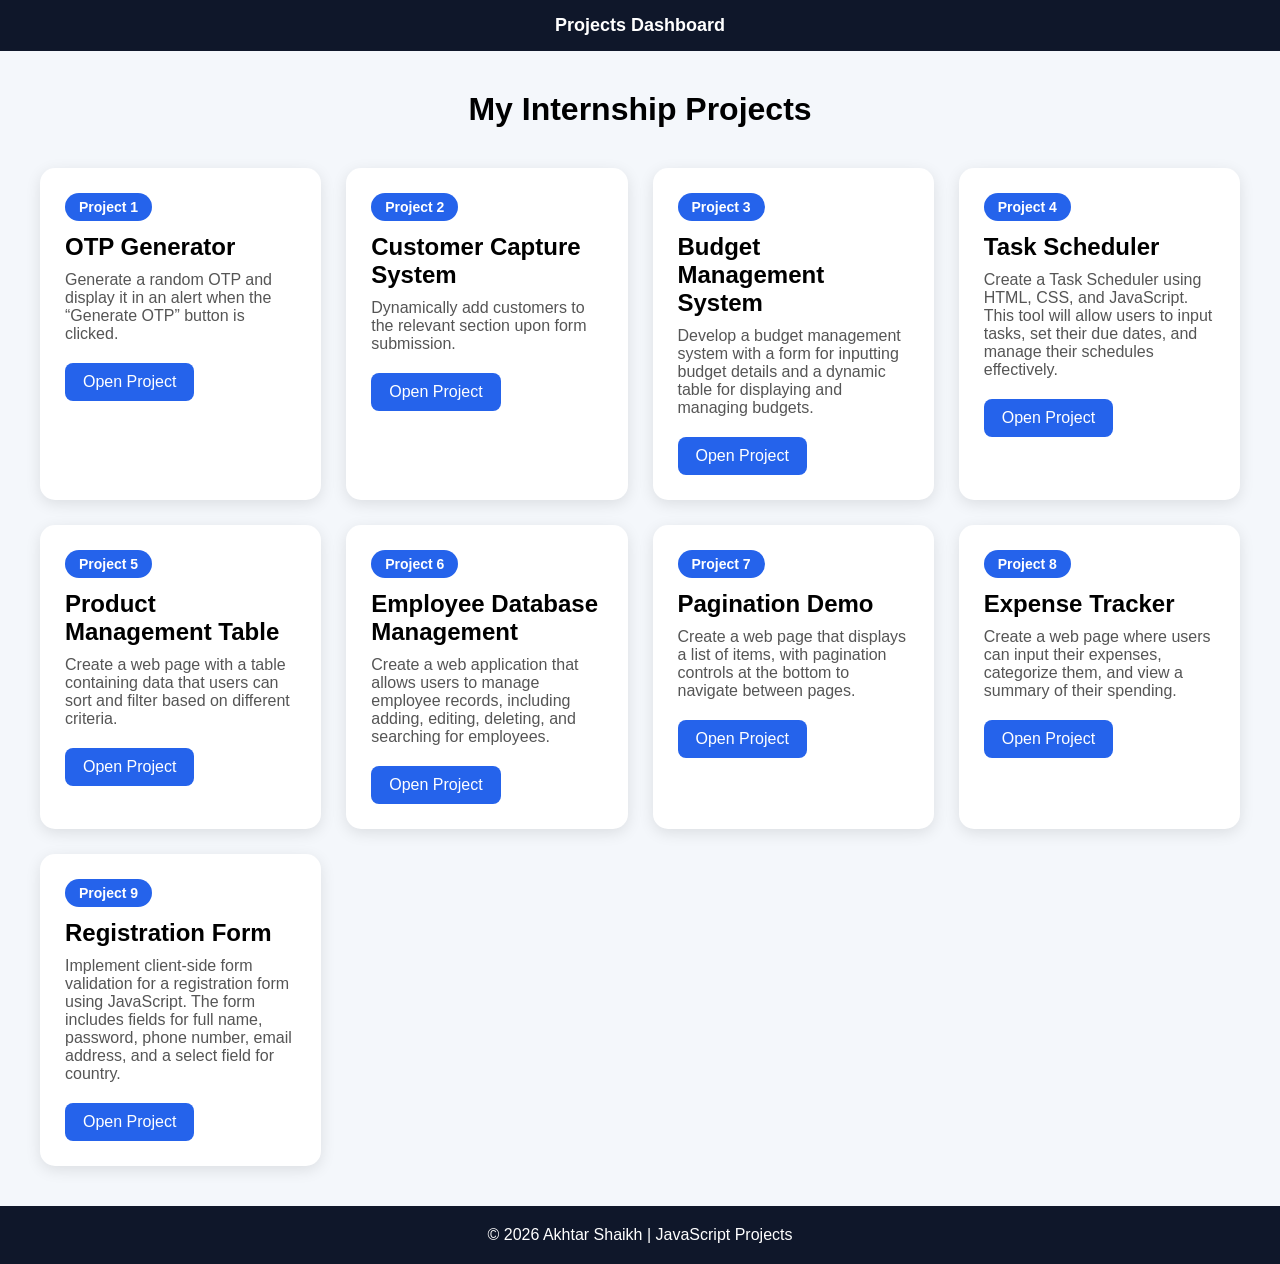
==== index.html @ 7e26aab4 "Initial commit" ====
<!DOCTYPE html>
<html lang="en">

<head>
    <meta charset="UTF-8">
    <meta name="viewport" content="width=device-width, initial-scale=1.0">

    <title>Internship Projects Dashboard</title>

    <link rel="stylesheet" href="/style.css">
</head>

<body>

    <!-- Navbar -->

    <nav class="navbar">
        <div class="logo">
        Projects Dashboard
        </div>


    </nav>

    <!-- Main Content -->

    <main>

        <h1 class="heading">
            My Internship Projects
        </h1>

        <div class="project-container" id="projectContainer">

        </div>

    </main>

    <!-- Footer -->

    <footer>
        <p>
            © 2026 Akhtar Shaikh |
            JavaScript Projects
        </p>
    </footer>

    <script src="/script.js"></script>

</body>

</html>
---- style.css ----
*{
  margin:0;
  padding:0;
  box-sizing:border-box;
  font-family:Arial,sans-serif;
}

body{
  min-height:100vh;
  display:flex;
  flex-direction:column;
  background:#f4f7fb;
}

/* Navbar */

.navbar{
  background:#0f172a;
  color:white;
  display:flex;
  justify-content:center;
  align-items:center;
  padding:15px 40px;
  position: sticky;
  top: 0;
  left: 0;
}
.logo{
    font-size: large;
    font-weight: 700;
}

.navbar ul{
  list-style:none;
  display:flex;
  gap:20px;
}

.navbar a{
  color:white;
  text-decoration:none;
}

/* Main */

main{
  flex:1;
  padding:40px;
}

.heading{
  text-align:center;
  margin-bottom:40px;
}

.project-container{
  display:grid;
  grid-template-columns:
  repeat(auto-fit,minmax(280px,1fr));

  gap:25px;
}

/* Card */

.project-card{
  background:white;
  border-radius:15px;
  padding:25px;
  box-shadow:
  0 4px 15px rgba(0,0,0,0.1);
}

.project-card h2{
  margin-bottom:10px;
}

.project-card p{
  color:#555;
  margin-bottom:20px;
}

.project-card a{
  display:inline-block;
  padding:10px 18px;
  background:#2563eb;
  color:white;
  text-decoration:none;
  border-radius:8px;
}

/* Footer */

footer{
  background:#0f172a;
  color:white;
  text-align:center;
  padding:20px;
}

.project-number{
    display:inline-block;
    background:#2563eb;
    color:white;
    padding:6px 14px;
    border-radius:20px;
    font-size:14px;
    font-weight:600;
    margin-bottom:12px;
}
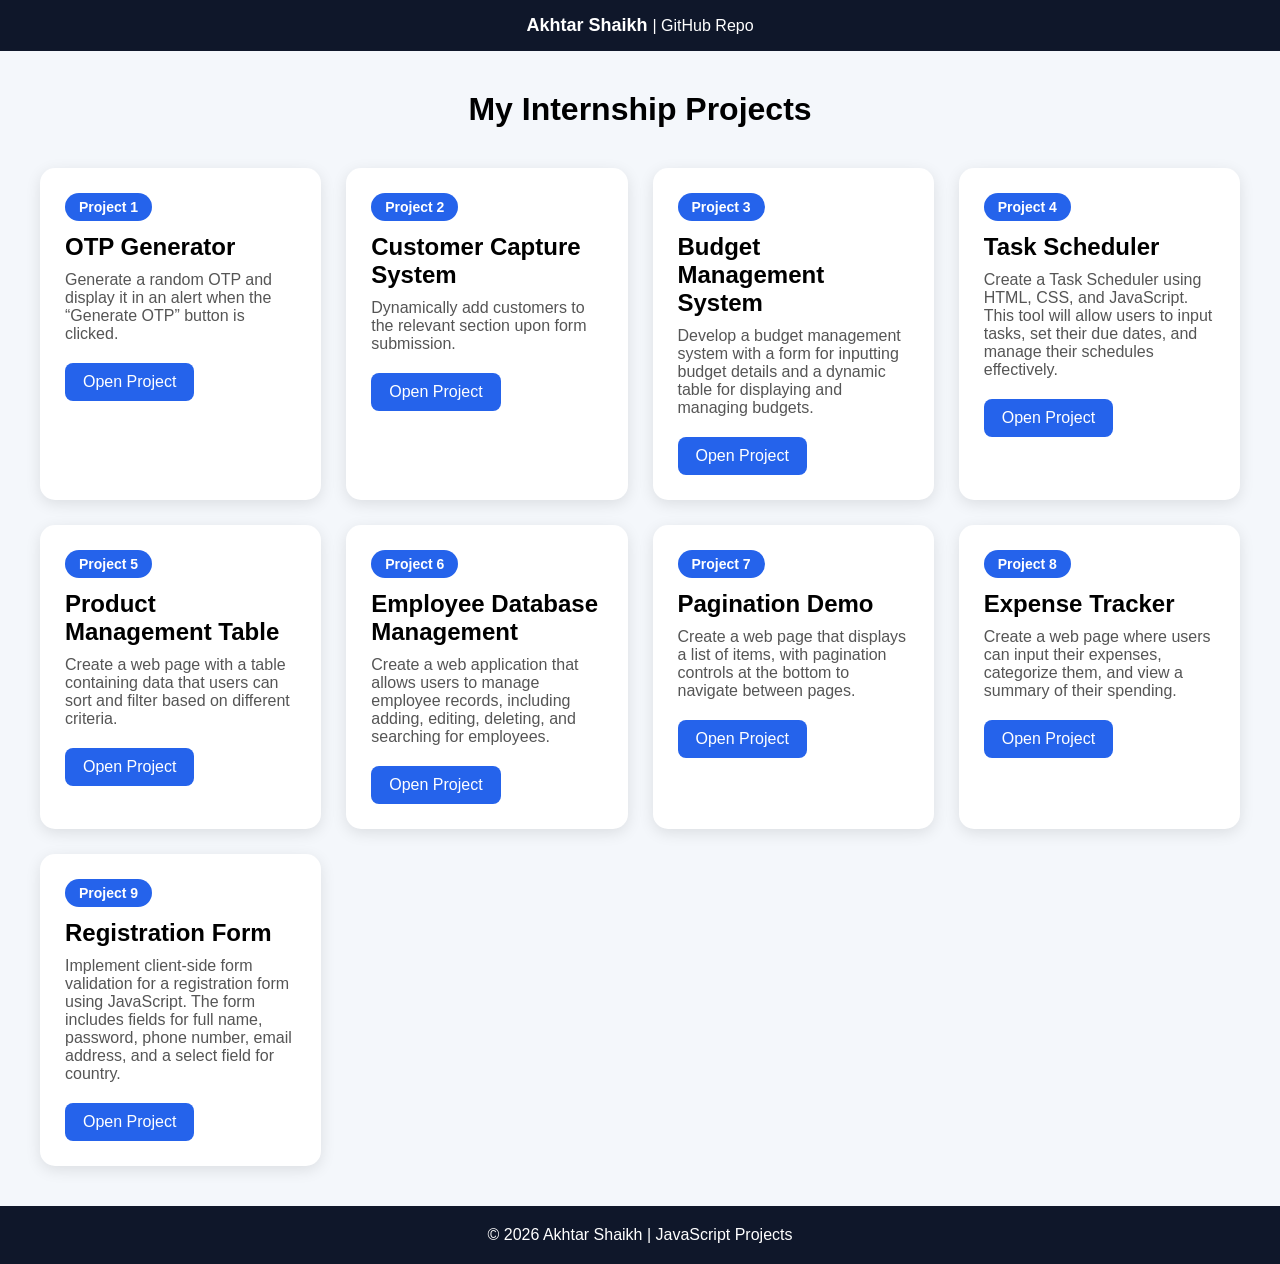
==== commit 0e9f0370: "add github button in nav" ====
--- a/index.html
+++ b/index.html
@@ -15,10 +15,23 @@
     <!-- Navbar -->
 
     <nav class="navbar">
-        <div class="logo">
-        Projects Dashboard
+        
+
+        <div class="nav-right">
+
+            <span class="developer-name">
+                Akhtar Shaikh
+            </span>
+
+            <span class="divider">|</span>
+
+            <a href="https://github.com/AkhtarShaikh-7/iqraTech-intern-project" target="_blank" class="repo-link">
+
+                GitHub Repo
+
+            </a>
+
         </div>
-
 
     </nav>
 
--- a/style.css
+++ b/style.css
@@ -107,4 +107,9 @@
     font-size:14px;
     font-weight:600;
     margin-bottom:12px;
+}
+
+.developer-name{
+  font-size: large;
+  font-weight: 700;
 }
